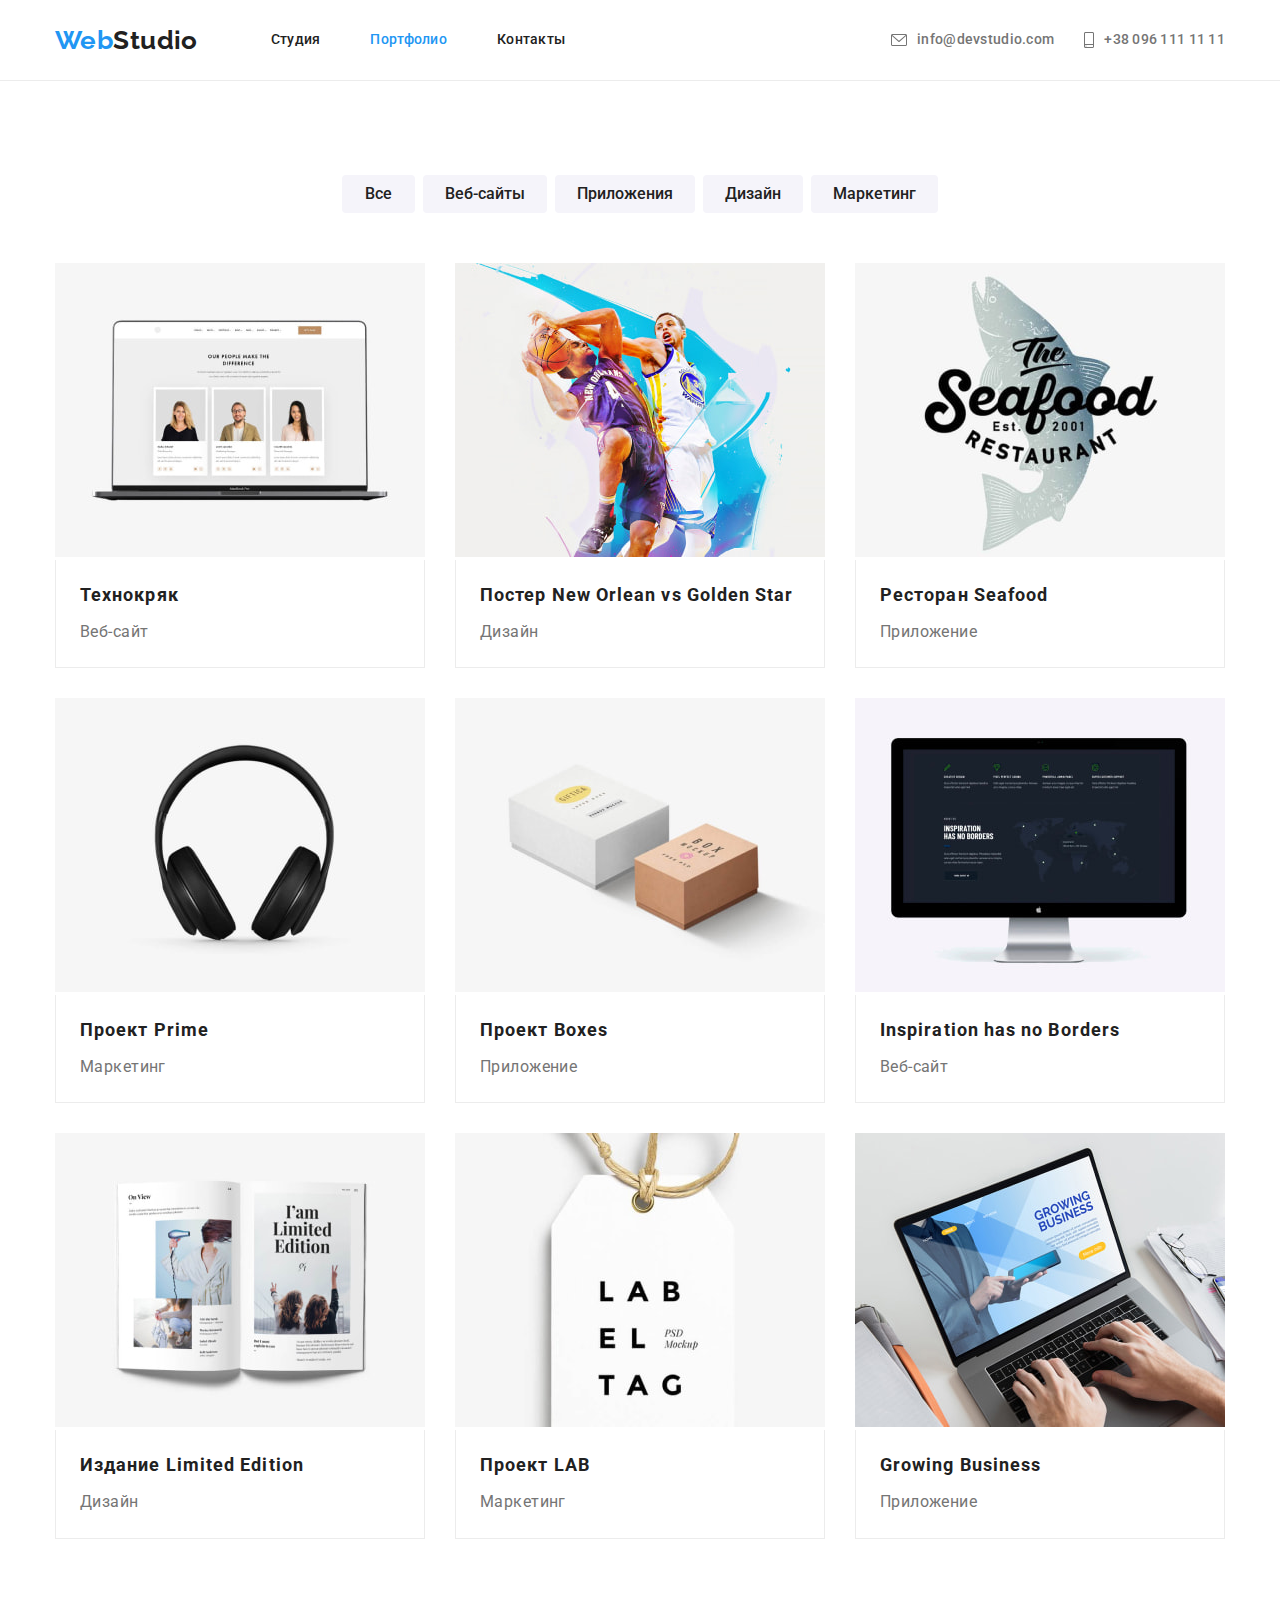
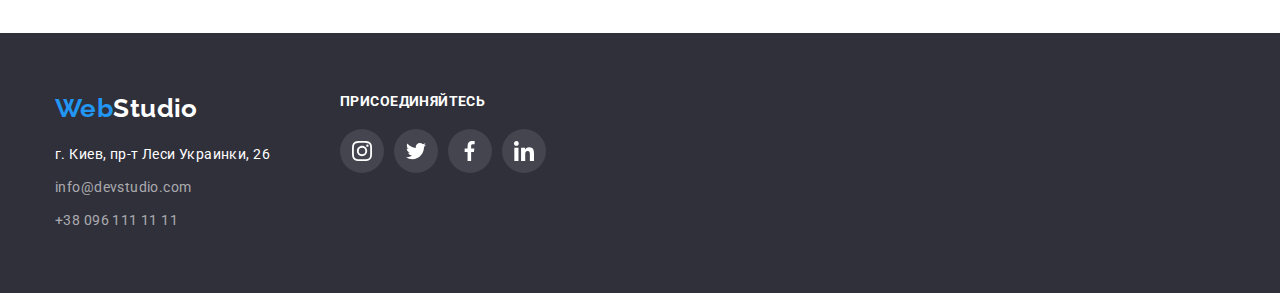
==== portfolio.html @ d429b5e6 "add modal" ====
<!DOCTYPE html>
<html lang="ru">
<head>
	<meta charset="UTF-8">
	<meta http-equiv="X-UA-Compatible" content="IE=edge">
	<meta name="viewport" content="width=device-width, initial-scale=1.0">
	<title>Document</title>
	<link rel="preconnect" href="https://fonts.googleapis.com">
	<link rel="preconnect" href="https://fonts.gstatic.com" crossorigin>
	<link
		href="https://fonts.googleapis.com/css2?family=Raleway:wght@700&family=Roboto:wght@400;500;700;900&display=swap"
		rel="stylesheet">
	<link rel="stylesheet" href="https://cdnjs.cloudflare.com/ajax/libs/modern-normalize/1.1.0/modern-normalize.min.css">
	<link rel="stylesheet" href="./css/styles.css">
</head>
<body>
	<header class="header">
		<div class="container">
			<div class="header-box">
				<nav class="header-nav">
					<a class="logo" href="./index.html"><span>Web</span>Studio</a>
					<ul class="site">
						<li class="site-item"><a class="site-link" href="./index.html">Студия</a></li>
						<li class="site-item"><a class="site-link current" href="./portfolio.html" class="site-link">Портфолио</a></li>
						<li class="site-item"><a class="site-link" href="" class="site-link">Контакты</a></li>
					</ul>
				</nav>
				<ul class="contacts">
					<li class="contacts-item">
						<a class="contacts-link" href="mailto:info@devstudio.com">
							<svg class="contacts-icon" width='16' height='12'>
								<use href='./img/sprite.svg#envelop'></use>
							</svg>
							info@devstudio.com</a>
					</li>
					<li class="contacts-item">
						<a class="contacts-link" href="tel:+380961111111">
							<svg class="contacts-icon" width='10' height='16'>
								<use href='./img/sprite.svg#phone'></use>
							</svg>
							+38 096 111 11 11</a>
					</li>
				</ul>
			</div>
		</div>
	</header>
	<main>
		<section class="portfolio section">
			<div class="container">
			<h1 class="visually-hidden">Наши роботы</h1>
<ul class="portfolio-nav">
	<li class="portfolio-btn"><button class="btn-nav" type="button">Все</button></li>
	<li class="portfolio-btn"><button class="btn-nav" type="button">Веб-сайты</button></li>
	<li class="portfolio-btn"><button class="btn-nav" type="button">Приложения</button></li>
	<li class="portfolio-btn"><button class="btn-nav" type="button">Дизайн</button></li>
	<li class="portfolio-btn"><button class="btn-nav" type="button">Маркетинг</button></li>
</ul>
<ul class="portfolio-items">
	<li class="portfolio-item">
		<a href="">
			<img src="./img/portfolio/portfolio_1Moz.jpg" alt="site" width="370">
			<div class="portfolio-info">
					<h2 class="portfolio-subtitle">Технокряк</h2>
					<p class="portfolio-text">Веб-сайт</p>
			</div>		
		</a>
	</li>
	<li class="portfolio-item">
		<a href="">
			<img src="./img/portfolio/portfolio_2Moz.jpg" alt="design" width="370">
			<div class="portfolio-info">
			<h2 class="portfolio-subtitle">Постер New Orlean vs Golden Star</h2>
			<p class="portfolio-text">Дизайн</p>
			</div>
		</a>
	</li>
	<li class="portfolio-item">
		<a href="">
			<img src="./img/portfolio/portfolio_3Moz.jpg" alt="application" width="370">
			<div class="portfolio-info">
			<h2 class="portfolio-subtitle">Ресторан Seafood</h2>
			<p class="portfolio-text">Приложение</p>
			</div>
		</a>
	</li>
	<li class="portfolio-item">
		<a href="">
			<img src="./img/portfolio/portfolio_4Moz.jpg" alt="marketing" width="370">
			<div class="portfolio-info">
			<h2 class="portfolio-subtitle">Проект Prime</h2>
			<p class="portfolio-text">Маркетинг</p>
			</div>
		</a>
	</li>
	<li class="portfolio-item">
		<a href="">
			<img src="./img/portfolio/portfolio_5Moz.jpg" alt="application box" width="370">
			<div class="portfolio-info">
			<h2 class="portfolio-subtitle">Проект Boxes</h2>
			<p class="portfolio-text">Приложение</p>
			</div>
		</a>
	</li>
	<li class="portfolio-item">
		<a href="">
			<img src="./img/portfolio/portfolio_6Moz.jpg" alt="site" width="370">
			<div class="portfolio-info">
			<h2 class="portfolio-subtitle">Inspiration has no Borders</h2>
			<p class="portfolio-text">Веб-сайт</p>
			</div>
		</a>
	</li>
	<li class="portfolio-item">
		<a href="">
			<img src="./img/portfolio/portfolio_7Moz.jpg" alt="design" width="370">
				<div class="portfolio-info">
			<h2 class="portfolio-subtitle">Издание Limited Edition</h2>
			<p class="portfolio-text">Дизайн</p>
			</div>
		</a>
	</li>
	<li class="portfolio-item">
		<a href="">
			<img src="./img/portfolio/portfolio_8Moz.jpg" alt="lab" width="370">
				<div class="portfolio-info">
			<h2 class="portfolio-subtitle">Проект LAB</h2>
			<p class="portfolio-text">Маркетинг</p>
			</div>
		</a>
	</li>
	<li class="portfolio-item">
		<a href="">
			<img src="./img/portfolio/portfolio_9Moz.jpg" alt="application" width="370">
				<div class="portfolio-info">
			<h2 class="portfolio-subtitle">Growing Business</h2>
			<p class="portfolio-text">Приложение</p>
			</div>
		</a>
	</li>
</ul>
			</div>
		</section>
	</main>
	<footer class="footer">
		<div class="container">
			<div class="footer-inner">
				<div class="footer-address">
					<a class="footer-logo logo" href="./index.html"><span>Web</span>Studio</a>
					<address>
						<ul class="address-links">
							<li class="address-li"><a class="address-link link-white" href="https.google.com" target="_blank"
									rel="noopener noreferrer">г. Киев, пр-т Леси Украинки, 26</a></li>
							<li class="address-li"><a class="address-link" href="mailto:info@devstudio.com">info@devstudio.com</a>
							</li>
							<li class="address-li"><a class="address-link" href="tel:+380961111111">+38 096 111 11 11</a></li>
						</ul>
					</address>
				</div>
				<div class="social-network">
					<h3 class="footer-title">присоединяйтесь</h3>
					<ul class="social">
						<li class="social-link">
							<a href="">
								<svg class="social-icon" width='20' height='20'>
									<use href='./img/sprite.svg#icon-instagram'></use>
								</svg></a>
						</li>
						<li class="social-link">
							<a href="">
								<svg class="social-icon" width='20' height='20'>
									<use href='./img/sprite.svg#icon-twitter'></use>
								</svg>
							</a>
						</li>
						<li class="social-link">
							<a href="">
								<svg class="social-icon" width='20' height='20'>
									<use href='./img/sprite.svg#icon-facebook'></use>
								</svg>
							</a>
						</li>
						<li class="social-link">
							<a href="">
								<svg class="social-icon" width='20' height='20'>
									<use href='./img/sprite.svg#icon-linkedin'></use>
								</svg>
							</a>
						</li>
					</ul>
				</div>
			</div>
	</footer>
</body>

</html>
---- css/styles.css ----
:root{
	--primary-text-color:rgba(117, 117, 117, 1);
	--title-text-color: rgba(33, 33, 33, 1);
	--accent-color: rgba(33, 150, 243, 1);
	--primary-bg-color:rgba(255, 255, 255, 1);
	--exyra-bg-color:rgba(47, 48, 58, 1);
	--cards-color:rgba(236, 236, 236, 1);
	--icon-color:rgba(175, 177, 184, 1);
}

ul{
	list-style: none;
	padding: 0;
	margin: 0;
}
a{
	text-decoration: none;
}

h1,
h2,
h3,
p{
	margin-top: 0;
	margin-bottom: 0;
}

body{
	background-color:var(--primary-bg-color);
	color: var(--primary-text-color);
	font-family: 'Roboto', sans-serif;
	font-size: 14px;
	letter-spacing: 0.03em;
}
.container{
	width: 1200px;
	padding-left: 15px;
	padding-right: 15px;
	margin: 0 auto;
}
.section {
	padding-top: 94px;
	padding-bottom: 94px;
}
section.activity{
	padding-top: 0;
}

/* title */
.title{
	margin-top: 0;
	margin-bottom: 50px;
	color:var(--title-text-color);
	font-weight: 700;
	font-size: 36px;
	line-height: 1.17;
	text-align: center;
}
.visually-hidden {
	position: absolute;
	width: 1px;
	height: 1px;
	margin: -1px;
	border: 0;
	padding: 0;
	white-space: nowrap;
	clip-path: inset(100%);
	clip: rect(0 0 0 0);
	overflow: hidden;
}

/* header */
.header{
	border-bottom: 1px solid rgba(236, 236, 236, 1);
}
.header-box{
	display: flex;
	align-items: center;
}
.header-nav{
	display: flex;
	align-items: center;
}
.logo{
	color: var(--title-text-color);
	font-family: 'Raleway', sans-serif;
	font-weight: 700;
	font-size: 26px;
	line-height: 1.19;
}
.logo span{
	color: var(--accent-color);
}
.site{
	display: flex;
	margin-left: 73px;
}
.site-item:not(:last-child){
	margin-right: 50px;
}
.site-link{
	display: block;
	padding: 32px 0;
	color: var(--title-text-color);
}
.contacts{
	display: flex;
	margin-left: auto;
}
.site-link,
.contacts-link{
	line-height: 1.14;
	letter-spacing: 0.02em;
	font-weight: 500;
}
.contacts-link{
	display: block;
	text-align: center;
	color: var(--primary-text-color);
	fill: currentColor;
}
.contacts-link:hover,
.site-link:hover,
.site-link:focus,
.contacts-link:focus{
	color: var(--accent-color);
}
.current{
	color: var(--accent-color);
}
.contacts-link{
	display: flex;
	align-items: center;
	justify-content: center;
}
.contacts-item + .contacts-item{
	margin-left: 30px;
}
.contacts-icon{
	display: block;
	margin-right: 10px;
}

/* introduction */
.introduction{
	min-height: 600px;
	background-color: var(--exyra-bg-color);
	background-image: linear-gradient(
		to right,
rgba(47, 48, 58, 0.4),
rgba(47, 48, 58, 0.4)),
	url('../img/introduction/introduction-bg-2.jpg');
	background-repeat: no-repeat;
	background-position: center;
	background-size: cover;

	letter-spacing: 0.06em;
	text-align: center;
}
.introduction-content{
	padding-top: 200px;
	padding-bottom: 200px;
}
.introduction-title{
	width: 670px;
	margin-left: auto;
	margin-right: auto;
	margin-bottom: 30px;
	color: var(--primary-bg-color);
	font-weight: 900;
	font-size: 44px;
	line-height: 1.36;
	text-transform: uppercase;
}
.backdrop{
	position: fixed;
	top: 0;
	left: 0;
	width: 100%;
	height: 100%;
	background-color: rgba(0, 0, 0, 0.2);;
}
.backdrop.is-hidden{
	opacity: 0;
	pointer-events: none;
}
.modal{
	position: absolute;
	top: 50%;
	left: 50%;
	transform: translate(-50%, -50%);

	min-width: 528px;
	min-height: 581px;

	background-color: #ffffff;
	border-radius: 4px;
	box-shadow: 0px 1px 3px rgba(0, 0, 0, 0.12), 0px 1px 1px rgba(0, 0, 0, 0.14), 0px 2px 1px rgba(0, 0, 0, 0.2);
}
.button-close{
	position: absolute;
	right: 8px;
	top: 8px;
	padding: 0;

	display: flex;
	align-items: center;
	justify-content: center;
	max-height: 30px;
	max-width: 30px;
	

	border: 1px solid rgba(0, 0, 0, 0.1);
	color: rgba(0, 0, 0, 1);
	border-radius: 50%;
	background-color: transparent;
	overflow: hidden;
	cursor: pointer;
}
.button-close:hover,
.button-close:focus{
	color: var(--accent-color);
}
.btn-close{
	fill: currentColor;
}
.button{
	border-radius: 4px;
	border: none;
	display: inline-block;
	padding: 10px 32px;
	min-width: 200px;
	min-height: 50px;

	color: var(--primary-bg-color);
	background-color: var(--accent-color);
	font-family: inherit;
	letter-spacing: 0.06em;
	font-weight: 700;
	line-height: 0.5em;
	cursor: pointer;
	text-align: center;
	box-shadow: 0px 4px 4px rgba(0, 0, 0, 0.15);
}
.button:hover,
.button:focus{
	background-color: rgba(24, 140, 232, 1);
}

/* company */
.company-info{
	display: flex;
}
.company-subtitle{
	margin-bottom: 10px;
	color:var(--title-text-color);
	font-weight: 700;
	font-size: 14px;
	line-height: 1.14;
	text-transform: uppercase;
}
.company-text{
	line-height: 1.71;
}
.company-item{
	max-width: 270px;
}
.company-item:not(:nth-last-child(-n + 1)){
	margin-right: 30px;
}
.company-icon{
	display: flex;
	align-items: center;
	background-color: rgba(245, 244, 250, 1);
	width: 270px;
	height: 120px;
	margin-bottom: 30px;
}

/* activity*/
.activity-items{
	display: flex;
}
.activity-item:not(:nth-last-child(-n + 1)){
	margin-right: 30px;
}
/* Our team */
.team{
	font-size: 16px;
	line-height: 1.16;
	background-color: rgba(245, 244, 250, 1);
}
.team-subtitle{
	color: var(--title-text-color);
	font-weight: 500;
	font-size: 16px;
	margin-bottom: 10px;
}
.team-content{
	padding-top: 30px;
	padding-bottom: 30px;
}
.team-items{
	display: flex;
	text-align: center;
}
.team-item:not(:nth-last-child(-n + 1)){
	margin-right: 30px;
}
.team-item{
	background-color:#ffffff;
	border-radius: 0px 0px 4px 4px;
	border: 1px solid rgba(238, 238, 238, 1);
	box-shadow: 0px 1px 3px rgba(0, 0, 0, 0.12), 0px 1px 1px rgba(0, 0, 0, 0.14), 0px 2px 1px rgba(0, 0, 0, 0.2);
}
.team-social{
	display: flex;
	padding: 16px 32px 0 32px;
}
.team-social-link + .team-social-link{
	margin-left: 10px;
}
.team-social-icon{
	fill:currentColor;
}
.team-social-item{
	color: var(--icon-color);
	display: block;
	background-color: transparent;
	border-radius: 50%;
	width: 44px;
	height: 44px;
	padding: 12px;
}
.team-social-item:hover,
.team-social-item:focus{
	background-color: var(--accent-color);
	color: var(--primary-bg-color);
}

/*clients*/
.clients-items{
	display: flex;
}
.clients-item{
	display: block;
	color: var(--icon-color);
}
.clients-link{
	display: flex;
	text-align: center;
	justify-content: center;
	color: var(--icon-color);
	width: 170px;
	height: 92px;
	padding: 15px 31px;
	margin: 0;
	border: 1px solid currentColor;
	border-radius: 4px;
}
.clients-item + .clients-item{
	margin-left: 30px;
}
.item-img{
	fill: currentColor;
}
.clients-link:hover,
.clients-link:focus{
	color: var(--accent-color);
}
/* footer */
.footer{
	background-color: var(--exyra-bg-color);
	padding-top: 60px;
	padding-bottom: 60px;
}
.footer-logo{
	display: inline-block;
	margin-bottom: 20px;
	color: var(--primary-bg-color);
}
.address-link{
	color: rgba(255, 255, 255, 0.6);
	font-family: 'Roboto', sans-serif;
	font-size: 14px;
	font-style: normal;
	line-height: 1.71;
	letter-spacing: 0.03em;
}
.address-li + .address-li{
	margin-top: 9px;
}
.link-white{
	color: var(--primary-bg-color);
}
.address-link:focus,
.address-link:hover{
	color: var(--accent-color);
}

/* portgolio */
.portfolio-nav{
	display: flex;
	justify-content: center;
	margin-bottom: 50px;
}
.btn-nav{
	display: inline-block;
	border-radius: 4px;
	padding: 6px 22px;
	border: none;
	min-width: 73px;
	color: var(--title-text-color);
	background-color:rgba(245, 244, 250, 1);
	font-family: inherit;
	font-weight: 500;
	font-size: 16px;
	line-height: 1.63;
	cursor: pointer;
	text-align: center;
}
.portfolio-btn{
	margin-right: 8px;
}
.portfolio-btn:nth-last-child(-n + 1){
	margin-right: 0;
}

.btn-nav:hover,
.btn-nav:focus{
	background-color: var(--accent-color);
	color: var(--primary-bg-color);
	box-shadow: 0px 3px 1px rgba(0, 0, 0, 0.1), 0px 1px 2px rgba(0, 0, 0, 0.08), 0px 2px 2px rgba(0, 0, 0, 0.12);
}
.portfolio-items{
	display: flex;
	flex-wrap: wrap;

}
.portfolio-item{
	width: calc((100% - 60px) / 3);
}
.portfolio-item:not(:nth-child(3n)){
	margin-right: 30px;
}
.portfolio-item:not(:nth-last-child(-n + 3)){
	margin-bottom: 30px;
}
.portfolio-item:hover,
.portfolio-item:focus{
	box-shadow: 0px 1px 1px rgba(0, 0, 0, 0.12), 0px 4px 4px rgba(0, 0, 0, 0.06), 1px 4px 6px rgba(0, 0, 0, 0.16);
}
.portfolio-info{
	border: 1px solid var(--cards-color);
	border-top: none;
	padding-top: 20px;
	padding-bottom: 20px;
	padding-left: 24px;
	padding-right: 24px;
}
.portfolio-subtitle{
	margin-top: -3px;
	margin-bottom: 4px;
	color: var(--title-text-color);
	font-weight: 700;
	font-size: 18px;
	line-height: 2;
	letter-spacing: 0.06em;
}

.portfolio-text{
	color: var(--primary-text-color);
	font-size: 16px;
	line-height: 1.88;
}
.social,
.footer-inner{
	display: flex;
}
.social-network{
	margin-left: 70px;
}
.social-link > a {
	display: block;
	background-color: rgba(255, 255, 255, 0.1);
	color: var(--primary-bg-color);
	border-radius: 50%;
	width: 44px;
	height: 44px;
	padding: 12px;
}
.social-link + .social-link{
	margin-left: 10px;
}
.footer-title{
	color: var(--primary-bg-color);
	font-weight: 700;
	text-transform: uppercase;
	margin-bottom: 20px;
	font-size: 14px;
}
.social-icon{
	fill: currentColor;
}
.social-link > a:hover,
.social-link > a:focus{
	background-color: var(--accent-color);
}
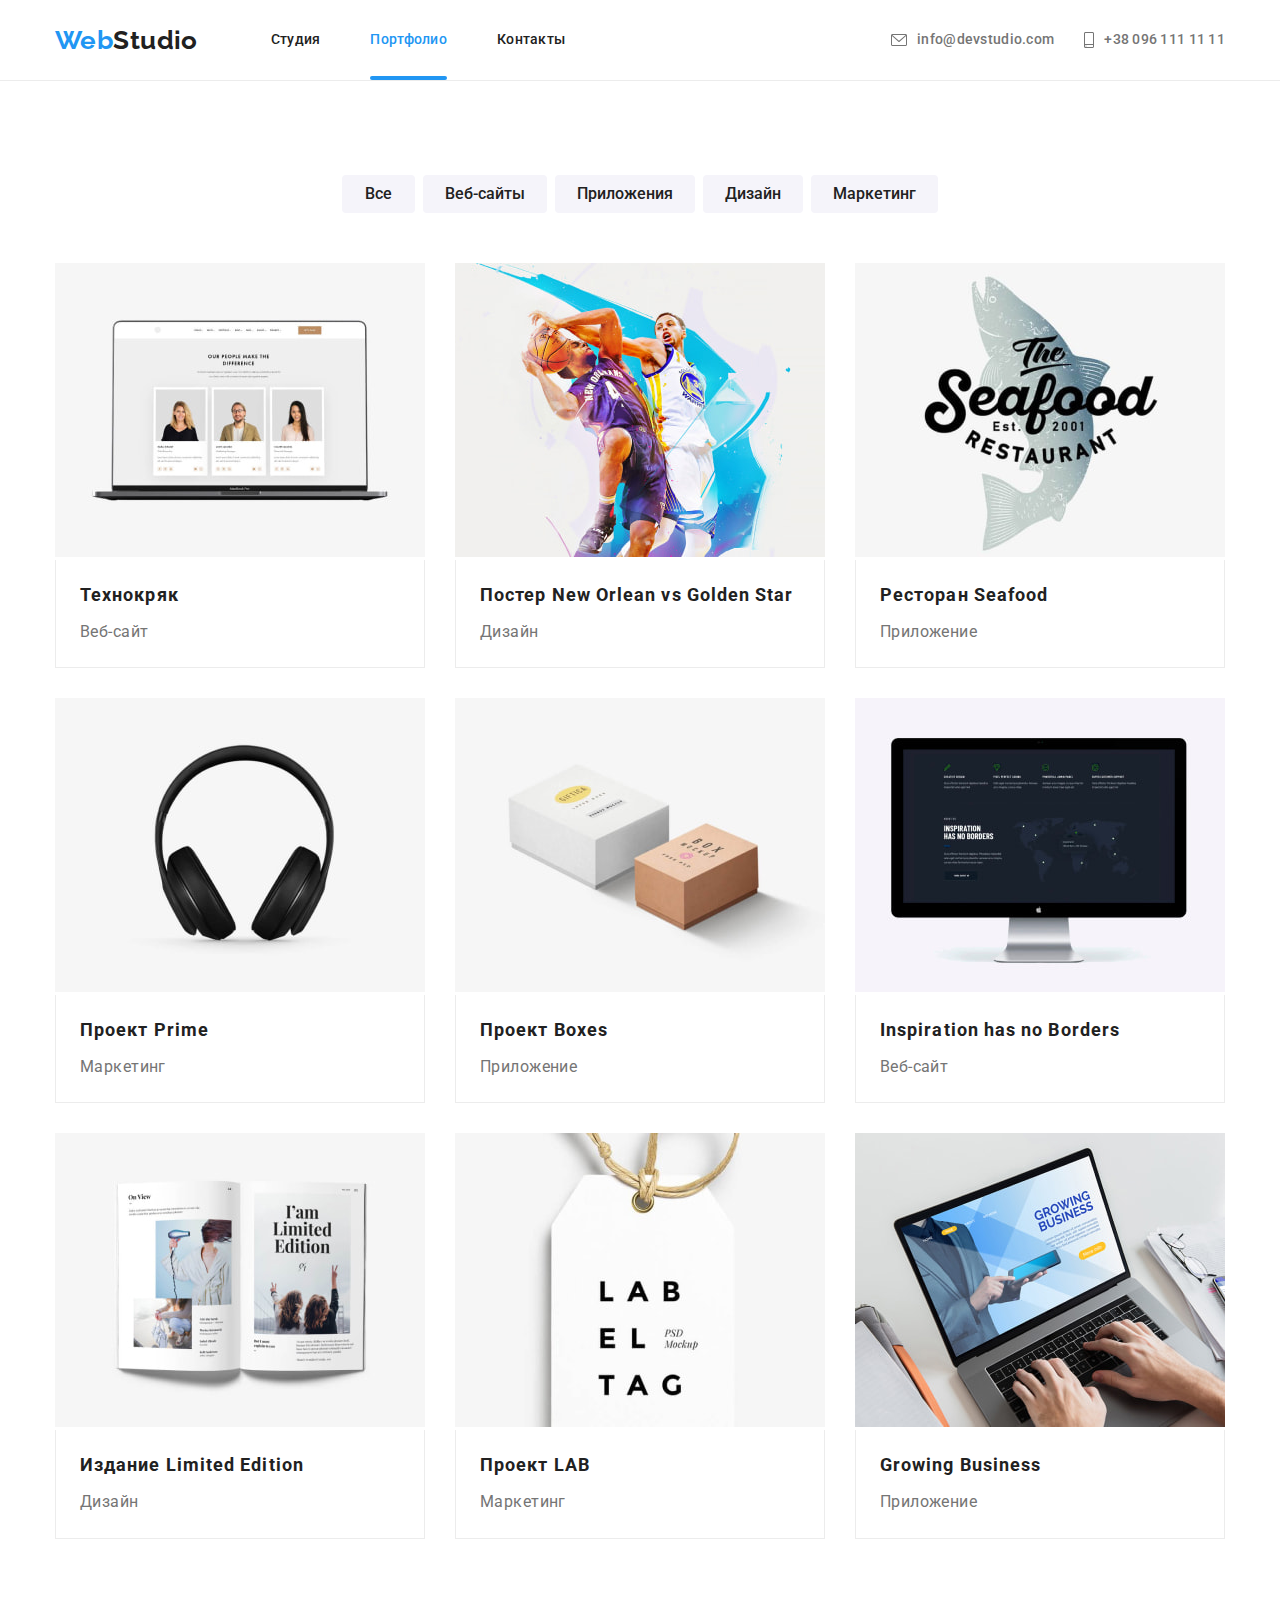
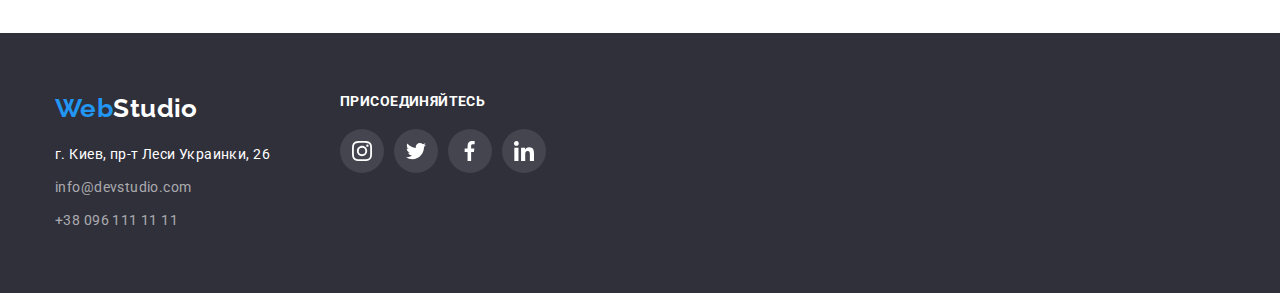
==== commit 303ffe79: "add all animations" ====
--- a/portfolio.html
+++ b/portfolio.html
@@ -58,7 +58,14 @@
 <ul class="portfolio-items">
 	<li class="portfolio-item">
 		<a href="">
-			<img src="./img/portfolio/portfolio_1Moz.jpg" alt="site" width="370">
+			<div class="portfolio-overlay">
+				<div class="portfolio-position">
+					<p class="position-text">Ресурс предлагает комплексные предложения с разным уровнем функционала и сервисов. Все это
+						позволит посетителю получить
+						исчерпывающие сведения о компании или частном лице.</p>
+					</div>
+						<img src="./img/portfolio/portfolio_1Moz.jpg" alt="site" width="370">
+				</div>
 			<div class="portfolio-info">
 					<h2 class="portfolio-subtitle">Технокряк</h2>
 					<p class="portfolio-text">Веб-сайт</p>
@@ -67,7 +74,15 @@
 	</li>
 	<li class="portfolio-item">
 		<a href="">
-			<img src="./img/portfolio/portfolio_2Moz.jpg" alt="design" width="370">
+			<div class="portfolio-overlay">
+				<div class="portfolio-position">
+					<p class="position-text">Ресурс предлагает комплексные предложения с разным уровнем функционала и сервисов. Все
+						это
+						позволит посетителю получить
+						исчерпывающие сведения о компании или частном лице.</p>
+				</div>
+				<img src="./img/portfolio/portfolio_2Moz.jpg" alt="design" width="370">
+			</div>
 			<div class="portfolio-info">
 			<h2 class="portfolio-subtitle">Постер New Orlean vs Golden Star</h2>
 			<p class="portfolio-text">Дизайн</p>
@@ -76,7 +91,15 @@
 	</li>
 	<li class="portfolio-item">
 		<a href="">
-			<img src="./img/portfolio/portfolio_3Moz.jpg" alt="application" width="370">
+			<div class="portfolio-overlay">
+				<div class="portfolio-position">
+					<p class="position-text">Ресурс предлагает комплексные предложения с разным уровнем функционала и сервисов. Все
+						это
+						позволит посетителю получить
+						исчерпывающие сведения о компании или частном лице.</p>
+				</div>
+				<img src="./img/portfolio/portfolio_3Moz.jpg" alt="application" width="370">
+			</div>
 			<div class="portfolio-info">
 			<h2 class="portfolio-subtitle">Ресторан Seafood</h2>
 			<p class="portfolio-text">Приложение</p>
@@ -85,7 +108,15 @@
 	</li>
 	<li class="portfolio-item">
 		<a href="">
-			<img src="./img/portfolio/portfolio_4Moz.jpg" alt="marketing" width="370">
+			<div class="portfolio-overlay">
+				<div class="portfolio-position">
+					<p class="position-text">Ресурс предлагает комплексные предложения с разным уровнем функционала и сервисов. Все
+						это
+						позволит посетителю получить
+						исчерпывающие сведения о компании или частном лице.</p>
+				</div>
+				<img src="./img/portfolio/portfolio_4Moz.jpg" alt="marketing" width="370">
+			</div>
 			<div class="portfolio-info">
 			<h2 class="portfolio-subtitle">Проект Prime</h2>
 			<p class="portfolio-text">Маркетинг</p>
@@ -94,7 +125,15 @@
 	</li>
 	<li class="portfolio-item">
 		<a href="">
-			<img src="./img/portfolio/portfolio_5Moz.jpg" alt="application box" width="370">
+			<div class="portfolio-overlay">
+				<div class="portfolio-position">
+					<p class="position-text">Ресурс предлагает комплексные предложения с разным уровнем функционала и сервисов. Все
+						это
+						позволит посетителю получить
+						исчерпывающие сведения о компании или частном лице.</p>
+				</div>
+				<img src="./img/portfolio/portfolio_5Moz.jpg" alt="application box" width="370">
+			</div>
 			<div class="portfolio-info">
 			<h2 class="portfolio-subtitle">Проект Boxes</h2>
 			<p class="portfolio-text">Приложение</p>
@@ -103,7 +142,15 @@
 	</li>
 	<li class="portfolio-item">
 		<a href="">
-			<img src="./img/portfolio/portfolio_6Moz.jpg" alt="site" width="370">
+			<div class="portfolio-overlay">
+				<div class="portfolio-position">
+					<p class="position-text">Ресурс предлагает комплексные предложения с разным уровнем функционала и сервисов. Все
+						это
+						позволит посетителю получить
+						исчерпывающие сведения о компании или частном лице.</p>
+				</div>
+				<img src="./img/portfolio/portfolio_6Moz.jpg" alt="site" width="370">
+			</div>
 			<div class="portfolio-info">
 			<h2 class="portfolio-subtitle">Inspiration has no Borders</h2>
 			<p class="portfolio-text">Веб-сайт</p>
@@ -112,7 +159,15 @@
 	</li>
 	<li class="portfolio-item">
 		<a href="">
-			<img src="./img/portfolio/portfolio_7Moz.jpg" alt="design" width="370">
+			<div class="portfolio-overlay">
+				<div class="portfolio-position">
+					<p class="position-text">Ресурс предлагает комплексные предложения с разным уровнем функционала и сервисов. Все
+						это
+						позволит посетителю получить
+						исчерпывающие сведения о компании или частном лице.</p>
+				</div>
+				<img src="./img/portfolio/portfolio_7Moz.jpg" alt="design" width="370">
+			</div>
 				<div class="portfolio-info">
 			<h2 class="portfolio-subtitle">Издание Limited Edition</h2>
 			<p class="portfolio-text">Дизайн</p>
@@ -121,7 +176,15 @@
 	</li>
 	<li class="portfolio-item">
 		<a href="">
-			<img src="./img/portfolio/portfolio_8Moz.jpg" alt="lab" width="370">
+			<div class="portfolio-overlay">
+				<div class="portfolio-position">
+					<p class="position-text">Ресурс предлагает комплексные предложения с разным уровнем функционала и сервисов. Все
+						это
+						позволит посетителю получить
+						исчерпывающие сведения о компании или частном лице.</p>
+				</div>
+				<img src="./img/portfolio/portfolio_8Moz.jpg" alt="lab" width="370">
+			</div>
 				<div class="portfolio-info">
 			<h2 class="portfolio-subtitle">Проект LAB</h2>
 			<p class="portfolio-text">Маркетинг</p>
@@ -130,7 +193,15 @@
 	</li>
 	<li class="portfolio-item">
 		<a href="">
-			<img src="./img/portfolio/portfolio_9Moz.jpg" alt="application" width="370">
+			<div class="portfolio-overlay">
+				<div class="portfolio-position">
+					<p class="position-text">Ресурс предлагает комплексные предложения с разным уровнем функционала и сервисов. Все
+						это
+						позволит посетителю получить
+						исчерпывающие сведения о компании или частном лице.</p>
+				</div>
+				<img src="./img/portfolio/portfolio_9Moz.jpg" alt="application" width="370">
+			</div>
 				<div class="portfolio-info">
 			<h2 class="portfolio-subtitle">Growing Business</h2>
 			<p class="portfolio-text">Приложение</p>
--- a/css/styles.css
+++ b/css/styles.css
@@ -6,6 +6,7 @@
 	--exyra-bg-color:rgba(47, 48, 58, 1);
 	--cards-color:rgba(236, 236, 236, 1);
 	--icon-color:rgba(175, 177, 184, 1);
+	--timing-function: cubic-bezier(0.4, 0, 0.2, 1);
 }
 
 ul{
@@ -112,12 +113,15 @@
 	line-height: 1.14;
 	letter-spacing: 0.02em;
 	font-weight: 500;
+
+	transition: color 250ms var(--timing-function);
 }
 .contacts-link{
 	display: block;
 	text-align: center;
 	color: var(--primary-text-color);
 	fill: currentColor;
+
 }
 .contacts-link:hover,
 .site-link:hover,
@@ -139,6 +143,22 @@
 .contacts-icon{
 	display: block;
 	margin-right: 10px;
+}
+.current{
+	position: relative;
+}
+.current::after{
+	content: '';
+	display: block;
+	position: absolute;
+	bottom: 0;
+	left: 0;
+
+	width: 100%;
+	height: 4px;
+
+	border-radius: 2px;	
+	background-color: var(--accent-color);
 }
 
 /* introduction */
@@ -178,11 +198,13 @@
 	left: 0;
 	width: 100%;
 	height: 100%;
-	background-color: rgba(0, 0, 0, 0.2);;
+	background-color: rgba(0, 0, 0, 0.2);
+	z-index: 100;
 }
 .backdrop.is-hidden{
 	opacity: 0;
 	pointer-events: none;
+	visibility: hidden;
 }
 .modal{
 	position: absolute;
@@ -216,6 +238,8 @@
 	background-color: transparent;
 	overflow: hidden;
 	cursor: pointer;
+
+	transition: color 250ms var(--timing-function);
 }
 .button-close:hover,
 .button-close:focus{
@@ -241,6 +265,8 @@
 	cursor: pointer;
 	text-align: center;
 	box-shadow: 0px 4px 4px rgba(0, 0, 0, 0.15);
+
+	transition: background-color 250ms var(--timing-function);
 }
 .button:hover,
 .button:focus{
@@ -278,11 +304,37 @@
 }
 
 /* activity*/
+.activity-item{
+	max-height: 370px;
+}
 .activity-items{
 	display: flex;
 }
 .activity-item:not(:nth-last-child(-n + 1)){
 	margin-right: 30px;
+}
+.activity-subtitle{
+	position: relative;
+}
+.activity-text{
+	position: absolute;
+	bottom: 0;
+	left: 0;
+	transform: translate(0%, -4%);
+
+	width: 100%;
+	padding: 27px 82px;
+
+font-family: 'Roboto';
+font-style: normal;
+font-weight: 700;
+font-size: 14px;
+line-height: 0.9;
+text-align: center;
+letter-spacing: 0.03em;
+text-transform: uppercase;
+background-color: rgba(47, 48, 58, 0.8);
+color: var(--primary-bg-color);
 }
 /* Our team */
 .team{
@@ -331,6 +383,8 @@
 	width: 44px;
 	height: 44px;
 	padding: 12px;
+
+	transition: background-color 250ms var(--timing-function), color 250ms var(--timing-function);
 }
 .team-social-item:hover,
 .team-social-item:focus{
@@ -357,6 +411,8 @@
 	margin: 0;
 	border: 1px solid currentColor;
 	border-radius: 4px;
+
+	transition: color 250ms var(--timing-function);
 }
 .clients-item + .clients-item{
 	margin-left: 30px;
@@ -386,6 +442,8 @@
 	font-style: normal;
 	line-height: 1.71;
 	letter-spacing: 0.03em;
+
+	transition: color 250ms var(--timing-function);
 }
 .address-li + .address-li{
 	margin-top: 9px;
@@ -418,6 +476,8 @@
 	line-height: 1.63;
 	cursor: pointer;
 	text-align: center;
+
+	transition: background-color 250ms var(--timing-function), color 250ms var(--timing-function), box-shadow 250ms var(--timing-function);
 }
 .portfolio-btn{
 	margin-right: 8px;
@@ -439,6 +499,8 @@
 }
 .portfolio-item{
 	width: calc((100% - 60px) / 3);
+
+	transition: box-shadow 250ms var(--timing-function);
 }
 .portfolio-item:not(:nth-child(3n)){
 	margin-right: 30px;
@@ -449,6 +511,41 @@
 .portfolio-item:hover,
 .portfolio-item:focus{
 	box-shadow: 0px 1px 1px rgba(0, 0, 0, 0.12), 0px 4px 4px rgba(0, 0, 0, 0.06), 1px 4px 6px rgba(0, 0, 0, 0.16);
+}
+.portfolio-overlay{
+	position: relative;
+	overflow: hidden;
+}
+.portfolio-position{
+	position: absolute;
+	top: 0;
+	left: 0;
+	width: 100%;
+	height: 100%;
+
+	opacity: 0;
+	transform: translateY(100%);
+	transition: opacity 250ms var(--timing-function), transform 250ms var(--timing-function);
+
+	background-color: rgba(33, 150, 243, 0.9);
+}
+.position-text{
+	position: absolute;
+	top: 50%;
+	left: 50%;
+	transform: translate(-50%, -50%);
+	min-width: 322px;
+
+
+	font-size: 18px;
+	line-height: 1.3;
+	letter-spacing: 0.03em;
+	color: #ffffff;
+}
+.portfolio-item > a:hover .portfolio-position,
+.portfolio-item > a:focus .portfolio-position{
+	opacity: 1;
+	transform: translateY(0%);
 }
 .portfolio-info{
 	border: 1px solid var(--cards-color);
@@ -488,6 +585,8 @@
 	width: 44px;
 	height: 44px;
 	padding: 12px;
+
+	transition: background-color 250ms var(--timing-function);
 }
 .social-link + .social-link{
 	margin-left: 10px;
